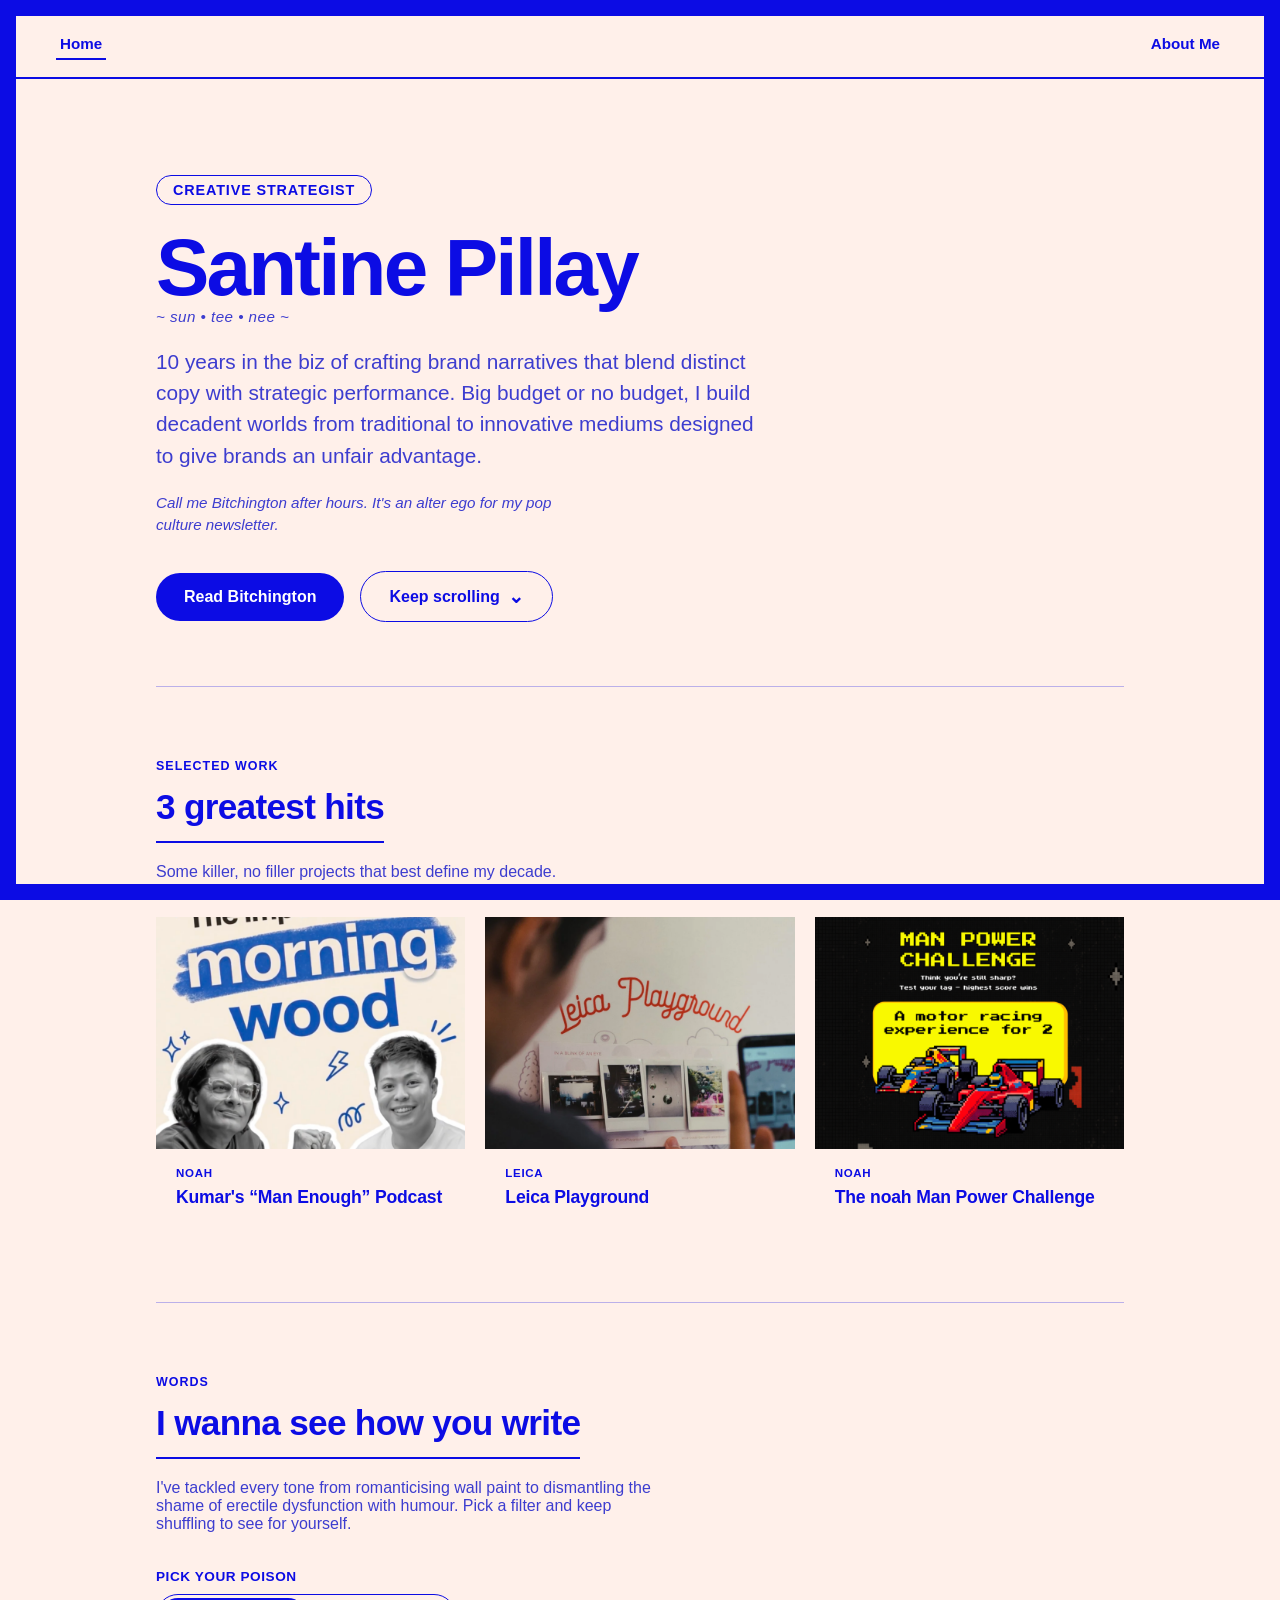
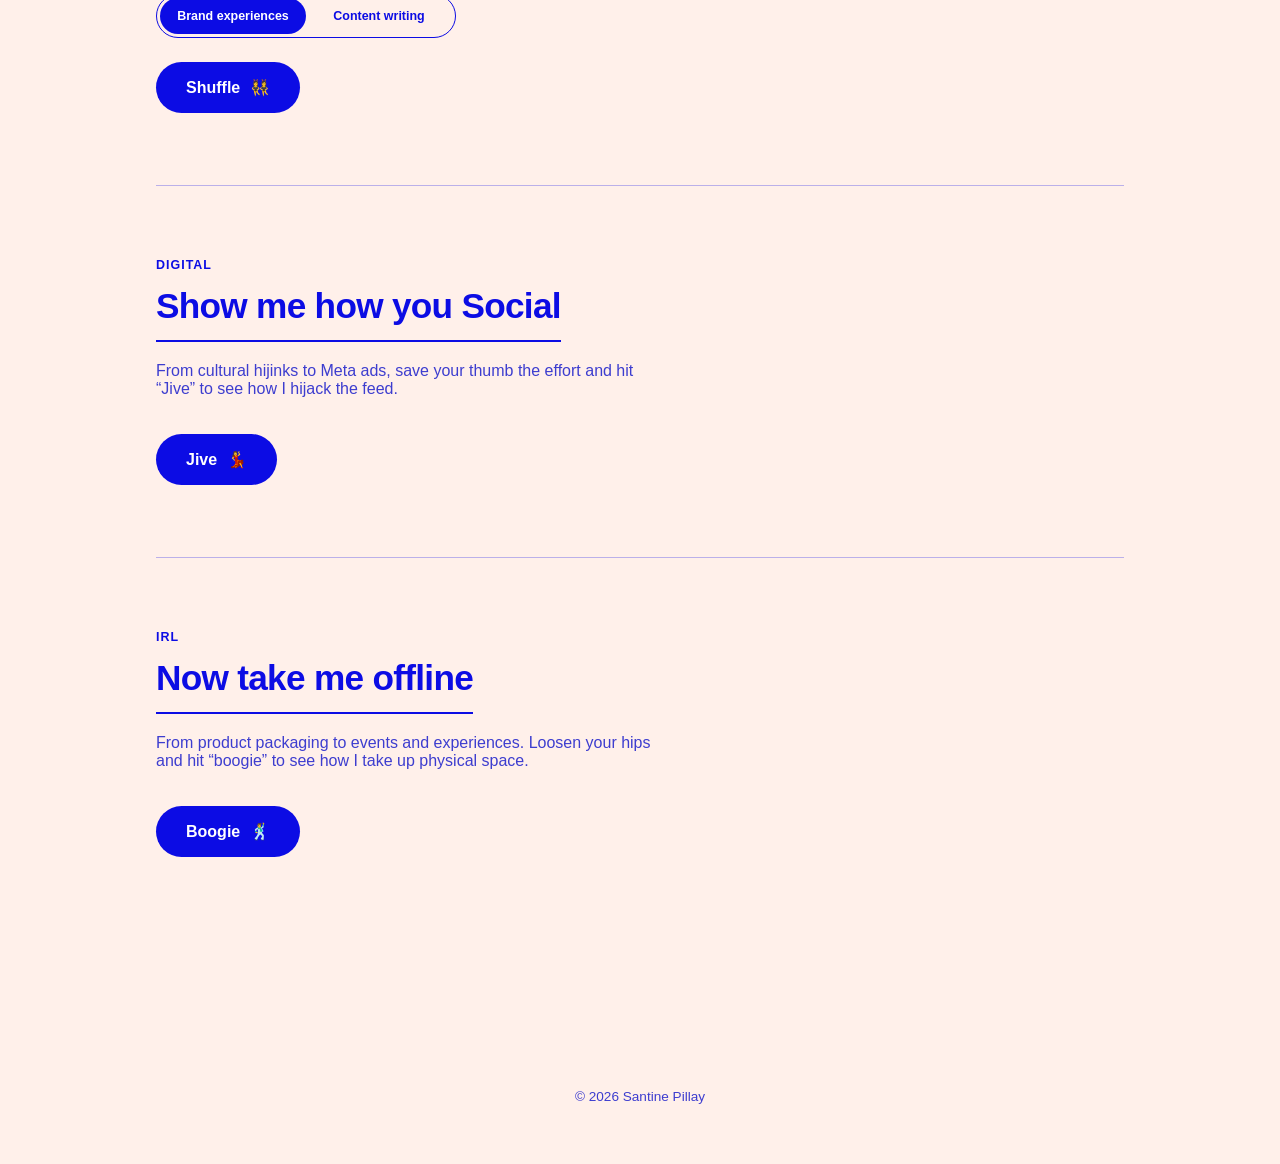
==== index.html @ be1c5212 "Initial commit — Santine Pillay portfolio site" ====
<!doctype html>
<html lang="en">
<head>
  <meta charset="UTF-8" />
  <meta name="viewport" content="width=device-width, initial-scale=1.0" />
  <title>Santine Pillay — Creative Strategist</title>
  <link rel="preconnect" href="https://api.fontshare.com" />
  <link rel="stylesheet" href="https://api.fontshare.com/v2/css?f[]=general-sans@400,500,600,700&display=swap" />
  <link rel="stylesheet" href="css/style.css" />
</head>
<body>

  <div class="page-frame" aria-hidden="true"></div>

  <nav class="nav">
    <a href="index.html" class="nav__name" aria-current="page">Home</a>
    <ul class="nav__links">
      <li><a href="about.html">About Me</a></li>
    </ul>
  </nav>

  <main>

    <!-- 1. HERO -->
    <section class="hero">
      <span class="hero__role" data-site-role>Creative Strategist</span>
      <h1 class="hero__name">
        <span data-site-name>Santine Pillay</span>
        <span class="hero__pronunciation" data-site-pronunciation>~ sun • tee • nee ~</span>
      </h1>
      <p class="hero__bio" data-site-hero-bio>Placeholder bio</p>
      <p class="hero__aka" data-site-aka>Placeholder aka line</p>
      <div class="hero__actions">
        <a class="btn btn--solid" data-bitchington-link href="#" target="_blank" rel="noopener noreferrer">
          Read Bitchington
        </a>
        <button class="btn btn--ghost" id="scroll-cue-btn" type="button">
          Keep scrolling
          <span class="scroll-chevron" aria-hidden="true">⌄</span>
        </button>
      </div>
    </section>

    <!-- 2. TOP 3 PROJECTS -->
    <section id="work">
      <span class="section-label">Selected work</span>
      <h2 class="section-title">3 greatest hits</h2>
      <p class="section-sub">Some killer, no filler projects that best define my decade.</p>
      <div class="cards" id="top-projects"></div>
    </section>

    <!-- 3. WRITING RANDOMISER -->
    <section id="writing">
      <span class="section-label">Words</span>
      <h2 class="section-title">I wanna see how you write</h2>
      <div class="randomiser">
        <p class="section-sub">I've tackled every tone from romanticising wall paint to dismantling the shame of erectile dysfunction with humour. Pick a filter and keep shuffling to see for yourself.</p>
        <div class="length-toggle-row">
          <span class="length-toggle-label">Pick your poison</span>
          <button
            class="toggle-switch"
            id="length-toggle"
            type="button"
            role="switch"
            aria-checked="false"
            aria-label="Choose writing type"
          >
            <span class="toggle-switch__thumb" aria-hidden="true"></span>
            <span class="toggle-switch__option toggle-switch__option--long">Brand experiences</span>
            <span class="toggle-switch__option toggle-switch__option--short">Content writing</span>
          </button>
        </div>
        <div class="randomiser__result randomiser__result--scroll" id="writing-result"></div>
        <button class="randomise-btn" id="writing-randomise-btn" type="button">
          <span class="btn-label">Shuffle</span> <span class="dice">👯‍♀️</span>
        </button>
      </div>
    </section>

    <!-- 4. SOCIALS RANDOMISER -->
    <section id="socials">
      <span class="section-label">Digital</span>
      <h2 class="section-title">Show me how you Social</h2>
      <div class="randomiser">
        <p class="section-sub">From cultural hijinks to Meta ads, save your thumb the effort and hit “Jive” to see how I hijack the feed.</p>
        <div class="randomiser__result randomiser__result--scroll randomiser__result--scroll-tall" id="socials-result"></div>
        <button class="randomise-btn" id="socials-randomise-btn" type="button">
          <span class="btn-label">Jive</span> <span class="dice">💃</span>
        </button>
      </div>
    </section>

    <!-- 5. REAL WORLD RANDOMISER -->
    <section id="real-world">
      <span class="section-label">IRL</span>
      <h2 class="section-title">Now take me offline</h2>
      <div class="randomiser">
        <p class="section-sub">From product packaging to events and experiences. Loosen your hips and hit “boogie” to see how I take up physical space.</p>
        <div class="randomiser__result" id="realworld-result"></div>
        <button class="randomise-btn" id="realworld-randomise-btn" type="button">
          <span class="btn-label">Boogie</span> <span class="dice">🕺</span>
        </button>
      </div>
    </section>

  </main>

  <footer>© 2026 Santine Pillay</footer>

  <!-- MODAL: shared project template, used only for Top 3 Projects -->
  <div class="modal-backdrop" id="modal-backdrop">
    <div class="modal">
      <button class="modal__close" id="modal-close" type="button" aria-label="Close">✕</button>
      <div id="modal-content"></div>
    </div>
  </div>

  <!-- LIGHTBOX: tap any real image/video in a project to enlarge + step through the gallery -->
  <div class="lightbox" id="lightbox">
    <button class="lightbox__close" id="lightbox-close" type="button" aria-label="Close">✕</button>
    <button class="lightbox__arrow lightbox__arrow--prev" id="lightbox-prev" type="button" aria-label="Previous">‹</button>
    <div class="lightbox__content" id="lightbox-content"></div>
    <button class="lightbox__arrow lightbox__arrow--next" id="lightbox-next" type="button" aria-label="Next">›</button>
  </div>

  <script src="js/data.js"></script>
  <script src="js/content-writing-data.js"></script>
  <script src="js/main.js"></script>
</body>
</html>
---- css/style.css ----
/* ============================================================
   DESIGN TOKENS
   ============================================================ */
:root {
  --bg: #fff0ea;
  --wave: #0c0ce4;
  --ink: #0c0ce4;
  --ink-soft: #3d3dcf;
  --panel-border: rgba(12, 12, 228, 0.28);
  --radius: 16px;
  --max-w: 1080px;
  --frame: 16px;
  --font: "General Sans", "Helvetica Neue", Arial, "Segoe UI", sans-serif;
}

/* Free stand-in for PP Neue Montreal (a paid Pangram Pangram font we're not
   licensing). General Sans is free, from the same geometric-grotesk family,
   and reads almost identically at body/heading sizes. Loaded via Fontshare's
   free font CDN below — swap for the real thing later if you buy a license:
   drop the .woff2 files in assets/fonts/, add @font-face rules, and change
   the --font token above back to "PP Neue Montreal". */

* {
  box-sizing: border-box;
}

html {
  scroll-behavior: smooth;
}

body {
  margin: 0;
  font-family: var(--font);
  color: var(--ink-soft);
  background: var(--bg);
  min-height: 100vh;
}

a {
  color: inherit;
}

img,
video {
  max-width: 100%;
  display: block;
}

/* ============================================================
   PAGE FRAME — a fixed blue border around the whole viewport,
   echoing the bordered-card look of the CV. Stays put while the
   page scrolls beneath it. No background animation anymore — flat
   cream, matching the CV exactly.
   ============================================================ */
.page-frame {
  position: fixed;
  inset: 0;
  z-index: 60;
  pointer-events: none;
  border: var(--frame) solid var(--wave);
}

/* ============================================================
   NAV
   ============================================================ */
.nav {
  position: sticky;
  top: 0;
  z-index: 50;
  display: flex;
  align-items: center;
  justify-content: space-between;
  /* Slightly more top padding than bottom — visually centers the
     text, which otherwise reads as sitting too high in the bar. */
  padding: 27px clamp(20px, 5vw, 56px) 17px;
  background: var(--bg);
  border-bottom: 2px solid var(--wave);
}

/* "Home" (left) now uses the exact same treatment as the "About Me"
   link (right) — same weight/size/padding/hover underline — since
   they're functionally two equal nav links, not a logo + a link.
   Matching the padding is also what fixes the vertical alignment:
   without it, "Home" sat higher than "About Me" in the bar. */
.nav__name,
.nav__links a {
  text-decoration: none;
  font-weight: 600;
  font-size: 0.95rem;
  color: var(--ink);
  padding: 8px 4px;
  position: relative;
}

.nav__links {
  display: flex;
  gap: clamp(16px, 3vw, 32px);
  list-style: none;
  margin: 0;
  padding: 0;
}

.nav__name::after,
.nav__links a::after {
  content: "";
  position: absolute;
  left: 0;
  bottom: 0;
  height: 2px;
  width: 0;
  background: var(--wave);
  transition: width 0.25s ease;
}

.nav__name:hover::after,
.nav__name[aria-current="page"]::after,
.nav__links a:hover::after,
.nav__links a[aria-current="page"]::after {
  width: 100%;
}

/* ============================================================
   LAYOUT SHELLS
   ============================================================ */
main {
  max-width: var(--max-w);
  margin: 0 auto;
  padding: 0 clamp(20px, 5vw, 56px) 120px;
}

section {
  padding: 72px 0;
  border-bottom: 1px solid var(--panel-border);
}

section:last-of-type {
  border-bottom: none;
}

.section-label {
  display: block;
  font-size: 0.78rem;
  font-weight: 700;
  letter-spacing: 0.08em;
  text-transform: uppercase;
  color: var(--wave);
  margin-bottom: 14px;
}

.section-title {
  display: inline-block;
  font-size: clamp(1.6rem, 3.4vw, 2.2rem);
  color: var(--ink);
  margin: 0 0 20px;
  padding-bottom: 14px;
  letter-spacing: -0.02em;
  border-bottom: 2px solid var(--wave);
}

.section-sub {
  color: var(--ink-soft);
  font-size: 1rem;
  max-width: 56ch;
  margin: 0 0 36px;
}

/* ============================================================
   HERO
   ============================================================ */
.hero {
  padding-top: 96px;
  padding-bottom: 64px;
}

.hero__name {
  font-size: clamp(2.6rem, 8vw, 5rem);
  font-weight: 800;
  letter-spacing: -0.035em;
  line-height: 1.02;
  color: var(--ink);
  margin: 0 0 6px;
}

.hero__role {
  display: inline-block;
  font-size: 0.9rem;
  font-weight: 700;
  letter-spacing: 0.06em;
  text-transform: uppercase;
  color: var(--wave);
  border: 1.5px solid var(--wave);
  border-radius: 999px;
  padding: 6px 16px;
  margin-bottom: 22px;
}

/* Tiny, quiet — sits right under the name, not competing with it */
.hero__pronunciation {
  display: block;
  font-size: 0.95rem;
  font-style: italic;
  font-weight: 500;
  letter-spacing: 0.03em;
  color: var(--ink-soft);
  margin: 0 0 22px;
}

.hero__bio {
  font-size: clamp(1.05rem, 2vw, 1.3rem);
  max-width: 52ch;
  color: var(--ink-soft);
  line-height: 1.5;
}

.hero__aka {
  font-size: 0.95rem;
  font-style: italic;
  max-width: 52ch;
  color: var(--ink-soft);
  line-height: 1.5;
  margin-top: 14px;
}

.hero__actions {
  display: flex;
  flex-wrap: wrap;
  align-items: center;
  gap: 16px;
  margin-top: 34px;
}

.btn {
  font-family: inherit;
  font-size: 1rem;
  font-weight: 700;
  text-decoration: none;
  padding: 15px 28px;
  border-radius: 999px;
  cursor: pointer;
  display: inline-flex;
  align-items: center;
  gap: 8px;
  transition: transform 0.15s ease, box-shadow 0.15s ease;
}

.btn:hover {
  transform: translateY(-2px);
}

.btn--solid {
  background: var(--wave);
  color: #fff;
  border: none;
}

.btn--solid:hover {
  box-shadow: 0 10px 24px rgba(12, 12, 228, 0.28);
}

.btn--ghost {
  background: transparent;
  color: var(--ink);
  border: 1.5px solid var(--wave);
}

.btn--ghost:hover {
  background: rgba(12, 12, 228, 0.06);
}

.scroll-chevron {
  display: inline-block;
  font-size: 1.2rem;
  line-height: 1;
  animation: scroll-bounce 1.6s ease-in-out infinite;
}

@keyframes scroll-bounce {
  0%, 100% { transform: translateY(0); }
  50% { transform: translateY(5px); }
}

/* ============================================================
   PROJECT CARDS (top 3)
   ============================================================ */
.cards {
  display: grid;
  grid-template-columns: repeat(3, 1fr);
  gap: 20px;
}

@media (max-width: 820px) {
  .cards {
    grid-template-columns: 1fr;
  }
}

.card {
  background: transparent;
  border: none;
  border-radius: 0;
  overflow: hidden;
  cursor: pointer;
  text-align: left;
  padding: 0;
  font-family: inherit;
  transition: transform 0.2s ease;
}

.card:hover {
  transform: translateY(-4px);
}

.card__media {
  aspect-ratio: 4 / 3;
}

.card__body {
  padding: 18px 20px 22px;
}

.card__tag {
  font-size: 0.72rem;
  font-weight: 700;
  letter-spacing: 0.06em;
  text-transform: uppercase;
  color: var(--wave);
  display: block;
  margin-bottom: 8px;
}

.card__title {
  font-size: 1.1rem;
  font-weight: 700;
  color: var(--ink);
  margin: 0;
  letter-spacing: -0.01em;
}

/* Real images (once swapped in for a placeholder) sit inside
   whatever container they're in — .card__media, .proj__hero, or a
   .proj__media-grid cell — without ever cropping. contain (not
   cover) means the full image always shows, letterboxed on the
   page's own background when its aspect ratio doesn't match. */
.media-fill {
  width: 100%;
  height: 100%;
  object-fit: contain;
  display: block;
}

/* ============================================================
   PLACEHOLDER MEDIA TILES
   ============================================================ */
.placeholder {
  width: 100%;
  height: 100%;
  min-height: 90px;
  display: flex;
  align-items: center;
  justify-content: center;
  text-align: center;
  padding: 10px;
  font-size: 0.78rem;
  font-weight: 600;
  color: var(--wave);
  background:
    repeating-linear-gradient(
      135deg,
      rgba(12, 12, 228, 0.08),
      rgba(12, 12, 228, 0.08) 10px,
      rgba(12, 12, 228, 0.03) 10px,
      rgba(12, 12, 228, 0.03) 20px
    );
  border: 1.5px dashed var(--panel-border);
  border-radius: 10px;
}

.placeholder::before {
  content: attr(data-icon) " " attr(data-label);
}

/* ============================================================
   RANDOMISER PANELS
   ============================================================ */
.randomiser {
  background: transparent;
  border: none;
  border-radius: 0;
  padding: 0;
}

.length-toggle-row {
  display: flex;
  flex-direction: column;
  align-items: flex-start;
  gap: 10px;
  margin-bottom: 24px;
}

.length-toggle-label {
  font-size: 0.85rem;
  font-weight: 700;
  letter-spacing: 0.04em;
  text-transform: uppercase;
  color: var(--ink);
}

/* Segmented toggle switch — a sliding thumb behind two text labels,
   rather than two separate pill buttons, so "pick one of two" reads
   as a single control instead of two competing buttons. */
.toggle-switch {
  position: relative;
  display: inline-flex;
  align-items: center;
  width: 300px;
  height: 44px;
  padding: 3px;
  border: 1.5px solid var(--wave);
  border-radius: 999px;
  background: transparent;
  cursor: pointer;
  font-family: inherit;
}

.toggle-switch__thumb {
  position: absolute;
  top: 3px;
  left: 3px;
  width: calc(50% - 3px);
  height: calc(100% - 6px);
  background: var(--wave);
  border-radius: 999px;
  transition: transform 0.25s ease;
}

.toggle-switch.is-short .toggle-switch__thumb {
  transform: translateX(100%);
}

.toggle-switch__option {
  position: relative;
  z-index: 1;
  flex: 1;
  text-align: center;
  font-size: 0.78rem;
  font-weight: 700;
  color: var(--ink);
  transition: color 0.2s ease;
  pointer-events: none;
  white-space: nowrap;
}

.toggle-switch:not(.is-short) .toggle-switch__option--long,
.toggle-switch.is-short .toggle-switch__option--short {
  color: #fff;
}

.randomise-btn {
  font-family: inherit;
  font-size: 1rem;
  font-weight: 700;
  padding: 16px 30px;
  border-radius: 999px;
  border: none;
  background: var(--wave);
  color: #fff;
  cursor: pointer;
  display: inline-flex;
  align-items: center;
  gap: 10px;
  transition: transform 0.15s ease, box-shadow 0.15s ease;
}

.randomise-btn:hover {
  transform: translateY(-2px);
  box-shadow: 0 10px 24px rgba(12, 12, 228, 0.28);
}

.randomise-btn:active {
  transform: translateY(0);
}

.randomise-btn .dice {
  display: inline-block;
  animation: none;
}

.randomise-btn.is-rolling .dice {
  animation: spin 0.5s ease;
}

@keyframes spin {
  to { transform: rotate(360deg); }
}

/* ============================================================
   PROJECT CARD — shared template (Headache / Hack / Hustle / Flex)
   Used both inside the top-3-projects modal and inline in the
   randomiser result panels.
   ============================================================ */
.proj {
  background: var(--bg);
  border: none;
  border-radius: 0;
  overflow: hidden;
}

.proj__hero {
  aspect-ratio: 16 / 9;
}

.proj__body {
  padding: clamp(22px, 4.5vw, 40px);
}

/* Client name, title, role — the first item in the copy column, so
   the media column (which starts at the same height) lines up with
   the client name rather than further down at "The Headache". */
.proj__header {
  display: flex;
  flex-direction: column;
  gap: 6px;
}

.proj__tag {
  font-size: 0.75rem;
  font-weight: 700;
  letter-spacing: 0.06em;
  text-transform: uppercase;
  color: var(--wave);
}

.proj__title {
  font-size: clamp(1.3rem, 2.8vw, 1.7rem);
  color: var(--ink);
  margin: 0;
  letter-spacing: -0.02em;
}

.proj__role {
  margin: 0;
  font-size: 0.92rem;
  font-weight: 600;
  color: var(--ink-soft);
}

/* One shared copy column + one shared media column running
   alongside each other, instead of splitting every single section
   into its own little two-up block. Media stacks neatly in its own
   lane, sized to its own natural shape — big, but never full-bleed.
   Falls back to a single text column when a project has no media
   at all, and stacks copy-above-media on mobile either way. */
.proj__columns {
  display: grid;
  grid-template-columns: minmax(0, 1fr) minmax(0, 1fr);
  gap: 8px 40px;
  align-items: start;
}

.proj__columns--text-only {
  grid-template-columns: 1fr;
}

@media (max-width: 780px) {
  .proj__columns {
    grid-template-columns: 1fr;
  }
}

.proj__copy-col {
  display: flex;
  flex-direction: column;
  gap: 22px;
}

.proj__block:last-child {
  margin-bottom: 0;
}

.proj__section-title {
  font-size: 0.78rem;
  font-weight: 800;
  letter-spacing: 0.08em;
  text-transform: uppercase;
  color: var(--wave);
  margin: 0 0 8px;
}

.proj__section-text {
  font-size: 1rem;
  line-height: 1.6;
  color: var(--ink-soft);
  margin: 0;
}

.proj__media-col {
  display: flex;
  flex-direction: column;
  gap: 18px;
}

.proj__media-item {
  width: 100%;
  border-radius: 8px;
  display: block;
}

/* Images keep their own natural aspect ratio at full column width
   (no forced box, so nothing is ever cropped) instead of the fixed
   height + object-fit used for thumbnails elsewhere on the site.
   Applies in both columns — including the copy-filler image, which
   sits at the bottom of the copy column, not the media column. */
.proj__media-col img.proj__media-item,
.proj__copy-filler.proj__media-item {
  height: auto;
  object-fit: initial;
}

.proj__media-col .placeholder.proj__media-item {
  aspect-ratio: 4 / 3;
}

/* Optional full-width breakout gallery (project.extraGallery) — a
   side-by-side pair spanning the whole card, for when a project's
   media column runs longer than its copy and leaves the left side
   empty. Not part of the normal two-column flow. Falls back to a
   single full-width image when there's only one item left over. */
.proj__extra-gallery {
  display: grid;
  grid-template-columns: 1fr 1fr;
  gap: 18px;
  margin-top: 28px;
}

.proj__extra-gallery--single {
  grid-template-columns: 1fr;
}

.proj__extra-gallery img.proj__media-item {
  width: 100%;
  height: 100%;
  aspect-ratio: 4 / 3;
  object-fit: contain;
  border-radius: 8px;
}

.proj__extra-gallery--single img.proj__media-item {
  aspect-ratio: 16 / 9;
}

@media (max-width: 560px) {
  .proj__extra-gallery {
    grid-template-columns: 1fr;
  }
}

/* Real video's poster tile — an actual thumbnail with a play button,
   not a generic placeholder box, so it reads as real content even
   before the lightbox loads the live player. Starts at 16:9 (so it
   doesn't flash empty while the thumbnail loads) but a script in
   main.js resizes it to the thumbnail's real dimensions once loaded
   — a vertical video gets a vertical tile, not a cropped-down 16:9
   sliver. object-fit: contain means it's never cropped either way. */
.video-tile {
  position: relative;
  width: 100%;
  aspect-ratio: 16 / 9;
  background: var(--ink);
  border-radius: 8px;
  overflow: hidden;
}

.video-tile__thumb {
  width: 100%;
  height: 100%;
  object-fit: contain;
  display: block;
}

.video-tile__play {
  position: absolute;
  top: 50%;
  left: 50%;
  transform: translate(-50%, -50%);
  width: 60px;
  height: 60px;
  border-radius: 50%;
  background: rgba(12, 12, 26, 0.6);
  color: #fff;
  font-size: 1.3rem;
  display: flex;
  align-items: center;
  justify-content: center;
  pointer-events: none;
}

/* Any tile with real media behind it — clicking enlarges it */
.is-clickable {
  cursor: pointer;
  transition: opacity 0.15s ease;
}

.is-clickable:hover {
  opacity: 0.85;
}

/* ============================================================
   SOCIAL POST — result of the "Jive" randomiser. A single post is
   one image/video shown reasonably large; a campaign post is every
   image in that campaign folder shown together as a tidy grid.
   ============================================================ */
.social-post__label {
  font-size: 0.78rem;
  font-weight: 800;
  letter-spacing: 0.08em;
  text-transform: uppercase;
  color: var(--wave);
  margin: 0 0 14px;
}

.social-post__text {
  font-size: 1rem;
  line-height: 1.6;
  color: var(--ink);
  margin: 0 0 20px;
}

.social-post__single {
  max-width: 420px;
}

.social-post__single .proj__media-item,
.social-post__single .media-fill,
.social-post__single .video-tile {
  width: 100%;
  height: auto;
  border-radius: 8px;
}

.social-post__grid {
  display: grid;
  grid-template-columns: repeat(auto-fit, minmax(160px, 1fr));
  gap: 14px;
}

.social-post__grid .social-post__item {
  width: 100%;
  border-radius: 8px;
}

.social-post__grid img.social-post__item {
  height: auto;
}

.social-post__grid .placeholder.social-post__item {
  aspect-ratio: 4 / 3;
}

/* ============================================================
   REALWORLD POST — result of the "Boogie" randomiser. Reads as a
   proper gallery instead of a grid of equal tiles: the key visual
   (first image) shown large, with the rest as thumbnails below it.
   When a video is also present, the gallery moves to the left and
   the video(s) sit alongside it on the right.
   ============================================================ */
.realworld-post__media {
  max-width: 648px;
}

.realworld-post__split {
  display: grid;
  grid-template-columns: minmax(0, 1fr) minmax(0, 1fr);
  gap: 28px;
  align-items: start;
  max-width: none;
}

@media (max-width: 780px) {
  .realworld-post__split {
    grid-template-columns: 1fr;
  }
}

.realworld-post__gallery {
  display: flex;
  flex-direction: column;
  gap: 14px;
}

.realworld-post__kv {
  width: 100%;
  height: auto;
  border-radius: 8px;
  display: block;
}

.realworld-post__thumbs {
  display: grid;
  grid-template-columns: repeat(auto-fill, minmax(90px, 1fr));
  gap: 10px;
}

.realworld-post__thumbs .realworld-post__item {
  width: 100%;
  height: 100%;
  aspect-ratio: 1 / 1;
  object-fit: cover;
  border-radius: 6px;
}

.realworld-post__video-col {
  display: flex;
  flex-direction: column;
  gap: 16px;
}

.realworld-post__video-col .realworld-post__item {
  width: 100%;
  border-radius: 8px;
}

/* The actual embedded player (YouTube/Vimeo) — only ever rendered
   inside the lightbox, on demand. */
.video-embed iframe {
  width: 100%;
  height: 100%;
  display: block;
  border: 0;
}

/* ============================================================
   INLINE RANDOMISER RESULT — replaces the old pop-up behaviour;
   the picked project renders directly inside its section.
   ============================================================ */
.randomiser__result {
  display: none;
}

.randomiser__result.is-visible {
  display: block;
  margin-top: 28px;
  margin-bottom: 44px;
  animation: resultIn 0.4s ease;
}

/* Constrained + scrollable variant (writing randomiser) — compact
   enough that the "Shuffle again" button stays visible right below
   it, but wide, and tall enough to be worth scrolling through a
   longer article without feeling cramped. Easy to abandon mid-read:
   scrolling here never touches the page scroll, so the button never
   drifts out of reach. */
.randomiser__result--scroll.is-visible {
  max-height: 480px;
  overflow-y: auto;
  overscroll-behavior: contain;
  border: 1.5px solid var(--panel-border);
  border-radius: var(--radius);
  padding: 32px;
  background: rgba(255, 255, 255, 0.35);
}

.randomiser__result--scroll.is-visible::-webkit-scrollbar {
  width: 8px;
}

.randomiser__result--scroll.is-visible::-webkit-scrollbar-thumb {
  background: var(--panel-border);
  border-radius: 999px;
}

/* Socials gets a taller cap than the writing box — measured against
   every real post's natural height, 650px comfortably fits ~98% of
   them without scrolling at all, so the scrollbar only ever kicks in
   for the rare unusually-tall asset instead of on nearly every post. */
.randomiser__result--scroll-tall.is-visible {
  max-height: 650px;
}

/* ---- Content writing article (real blog post, hosted locally) ---- */
.content-article__title {
  font-size: 1.3rem;
  font-weight: 700;
  color: var(--ink);
  margin: 0 0 20px;
}

.content-article__attribution {
  font-size: 0.85rem;
  font-style: italic;
  color: var(--ink-soft);
  margin: 0 0 20px;
}

.content-article__attribution a {
  color: var(--wave);
  text-decoration: underline;
}

.content-article__heading {
  font-size: 1rem;
  font-weight: 700;
  color: var(--ink);
  margin: 28px 0 8px;
}

.content-article__heading:first-of-type {
  margin-top: 0;
}

.content-article__paragraph {
  font-size: 0.98rem;
  line-height: 1.7;
  color: var(--ink-soft);
  margin: 0 0 16px;
}

/* Inline images sit at their real position in the article, sized
   like a normal blog image — not stretched full-bleed, not cropped. */
.content-article__inline-image {
  display: block;
  max-width: 100%;
  height: auto;
  border-radius: 8px;
  margin: 20px auto;
}

/* ---- Branded experience image carousel (write-up, then gallery
   with prev/next — one image visible at a time) ---- */
.img-carousel {
  margin-top: 24px;
}

.img-carousel__viewport {
  width: 100%;
  border-radius: 10px;
  overflow: hidden;
  background: rgba(12, 12, 228, 0.05);
}

.img-carousel__img {
  width: 100%;
  height: auto;
  max-height: 420px;
  object-fit: contain;
  display: block;
  margin: 0 auto;
}

.img-carousel__controls {
  display: flex;
  align-items: center;
  justify-content: center;
  gap: 20px;
  margin-top: 14px;
}

.img-carousel__arrow {
  width: 36px;
  height: 36px;
  border-radius: 50%;
  border: 1.5px solid var(--wave);
  background: transparent;
  color: var(--wave);
  font-size: 1.1rem;
  cursor: pointer;
  display: flex;
  align-items: center;
  justify-content: center;
  transition: background 0.15s ease, color 0.15s ease;
}

.img-carousel__arrow:hover {
  background: var(--wave);
  color: #fff;
}

.img-carousel__counter {
  font-size: 0.85rem;
  font-weight: 700;
  color: var(--ink-soft);
  min-width: 48px;
  text-align: center;
}

/* ---- Colour slideshow (Gush colour descriptions) — the colour photo
   on one side, the name + copy large and readable on the other. The
   copy is the actual point of this piece, so it gets top billing,
   not the photo. ---- */
.colour-slideshow {
  margin-top: 24px;
}

.colour-slideshow__stage {
  display: grid;
  grid-template-columns: minmax(0, 1fr) minmax(0, 1fr);
  gap: 32px;
  align-items: center;
}

@media (max-width: 640px) {
  .colour-slideshow__stage {
    grid-template-columns: 1fr;
  }
}

.colour-slideshow__image {
  width: 100%;
  height: auto;
  aspect-ratio: 4 / 3;
  object-fit: cover;
  border-radius: 10px;
  display: block;
}

.colour-slideshow__text-col {
  display: flex;
  flex-direction: column;
  gap: 10px;
}

.colour-slideshow__name {
  font-size: clamp(1.6rem, 3vw, 2.1rem);
  font-weight: 700;
  color: var(--ink);
  margin: 0;
  letter-spacing: -0.01em;
}

.colour-slideshow__description {
  font-size: 1.15rem;
  line-height: 1.6;
  color: var(--ink-soft);
  margin: 0;
}

@keyframes resultIn {
  from { opacity: 0; transform: translateY(14px); }
  to { opacity: 1; transform: translateY(0); }
}

/* ============================================================
   MODAL — used only for the Top 3 Projects cards
   ============================================================ */
.modal-backdrop {
  position: fixed;
  inset: 0;
  background: rgba(12, 12, 26, 0.4);
  backdrop-filter: blur(4px);
  z-index: 100;
  display: flex;
  align-items: flex-start;
  justify-content: center;
  padding: clamp(0px, 4vw, 40px) clamp(0px, 4vw, 20px);
  opacity: 0;
  pointer-events: none;
  transition: opacity 0.25s ease;
  overflow-y: auto;
}

.modal-backdrop.is-open {
  opacity: 1;
  pointer-events: auto;
}

.modal {
  width: 100%;
  max-width: 980px;
  margin: 0 auto;
  position: relative;
  transform: translateY(24px);
  transition: transform 0.25s ease;
  box-shadow: 0 30px 80px rgba(12, 12, 26, 0.25);
}

.modal-backdrop.is-open .modal {
  transform: translateY(0);
}

.modal__close {
  position: absolute;
  top: 18px;
  right: 18px;
  z-index: 5;
  width: 40px;
  height: 40px;
  border-radius: 50%;
  border: 1.5px solid var(--wave);
  background: var(--bg);
  color: var(--wave);
  font-size: 1.1rem;
  cursor: pointer;
  display: flex;
  align-items: center;
  justify-content: center;
}

/* ============================================================
   LIGHTBOX — enlarges any real image/video and lets you step
   through every asset in that project. Sits above the modal
   (higher z-index), so: open project -> tap a photo -> arrow
   through the gallery -> close lightbox lands back on the project
   card/modal -> close that lands back on the homepage.
   ============================================================ */
.lightbox {
  position: fixed;
  inset: 0;
  z-index: 200;
  display: flex;
  align-items: center;
  justify-content: center;
  background: rgba(12, 12, 26, 0.92);
  opacity: 0;
  pointer-events: none;
  transition: opacity 0.2s ease;
  padding: clamp(16px, 6vw, 80px);
}

.lightbox.is-open {
  opacity: 1;
  pointer-events: auto;
}

.lightbox__content {
  max-width: 100%;
  max-height: 100%;
  display: flex;
  align-items: center;
  justify-content: center;
}

.lightbox__img {
  max-width: 100%;
  max-height: 85vh;
  object-fit: contain;
  display: block;
  border-radius: 4px;
}

.lightbox__content .video-embed {
  width: min(88vw, 1200px);
  aspect-ratio: 16 / 9;
}

.lightbox__close {
  position: absolute;
  top: 20px;
  right: 20px;
  z-index: 5;
  width: 44px;
  height: 44px;
  border-radius: 50%;
  border: none;
  background: rgba(255, 255, 255, 0.15);
  color: #fff;
  font-size: 1.2rem;
  cursor: pointer;
  display: flex;
  align-items: center;
  justify-content: center;
  transition: background 0.15s ease;
}

.lightbox__close:hover {
  background: rgba(255, 255, 255, 0.28);
}

.lightbox__arrow {
  position: absolute;
  top: 50%;
  transform: translateY(-50%);
  z-index: 5;
  width: 52px;
  height: 52px;
  border-radius: 50%;
  border: none;
  background: rgba(255, 255, 255, 0.15);
  color: #fff;
  font-size: 1.8rem;
  line-height: 1;
  cursor: pointer;
  display: flex;
  align-items: center;
  justify-content: center;
  transition: background 0.15s ease, opacity 0.15s ease;
}

.lightbox__arrow:hover {
  background: rgba(255, 255, 255, 0.28);
}

.lightbox__arrow:disabled {
  opacity: 0.25;
  cursor: default;
  pointer-events: none;
}

.lightbox__arrow--prev {
  left: clamp(10px, 3vw, 30px);
}

.lightbox__arrow--next {
  right: clamp(10px, 3vw, 30px);
}

@media (max-width: 600px) {
  .lightbox__arrow {
    width: 42px;
    height: 42px;
    font-size: 1.5rem;
  }
}

/* ============================================================
   ABOUT PAGE
   ============================================================ */
.about-bio {
  display: flex;
  flex-direction: column;
  gap: 18px;
  max-width: 68ch;
}

.about-bio__paragraph {
  font-size: 1.1rem;
  line-height: 1.65;
  color: var(--ink-soft);
  margin: 0;
}

.job-entry,
.edu-entry {
  display: grid;
  grid-template-columns: 140px minmax(0, 1fr);
  gap: 24px;
  padding: 24px 0;
  border-bottom: 1px solid var(--panel-border);
}

.job-entry:first-child,
.edu-entry:first-child {
  padding-top: 0;
}

.job-entry:last-child,
.edu-entry:last-child {
  border-bottom: none;
  padding-bottom: 0;
}

.job-entry__years,
.edu-entry__years {
  font-size: 0.85rem;
  font-weight: 700;
  color: var(--wave);
  white-space: nowrap;
}

.job-entry__title,
.edu-entry__title {
  font-size: 1.15rem;
  font-weight: 700;
  color: var(--ink);
  margin: 0 0 4px;
}

.job-entry__company,
.edu-entry__school {
  font-size: 0.95rem;
  color: var(--ink-soft);
  margin: 0 0 12px;
}

.edu-entry__school {
  margin-bottom: 0;
}

.job-entry__bullets {
  margin: 0;
  padding-left: 18px;
  display: flex;
  flex-direction: column;
  gap: 6px;
}

.job-entry__bullets li {
  font-size: 0.95rem;
  line-height: 1.5;
  color: var(--ink-soft);
}

@media (max-width: 560px) {
  .job-entry,
  .edu-entry {
    grid-template-columns: 1fr;
    gap: 6px;
  }
}

.clients {
  display: grid;
  grid-template-columns: repeat(auto-fit, minmax(150px, 1fr));
  gap: 14px;
}

.client-chip {
  display: flex;
  align-items: center;
  justify-content: center;
  text-align: center;
  background: transparent;
  border: 1.5px solid var(--panel-border);
  border-radius: 12px;
  padding: 20px 16px;
  font-weight: 600;
  color: var(--ink);
  font-size: 0.9rem;
  min-height: 72px;
}

.client-chip img {
  max-width: 100%;
  max-height: 40px;
  object-fit: contain;
}

.contact-list {
  list-style: none;
  padding: 0;
  margin: 0;
  display: flex;
  flex-direction: column;
  gap: 10px;
  font-size: 1.05rem;
  font-weight: 600;
  color: var(--ink);
}

.contact-list a {
  color: var(--wave);
  text-decoration: underline;
}

/* ============================================================
   FOOTER
   ============================================================ */
footer {
  text-align: center;
  padding: 40px 20px 60px;
  font-size: 0.85rem;
  color: var(--ink-soft);
}
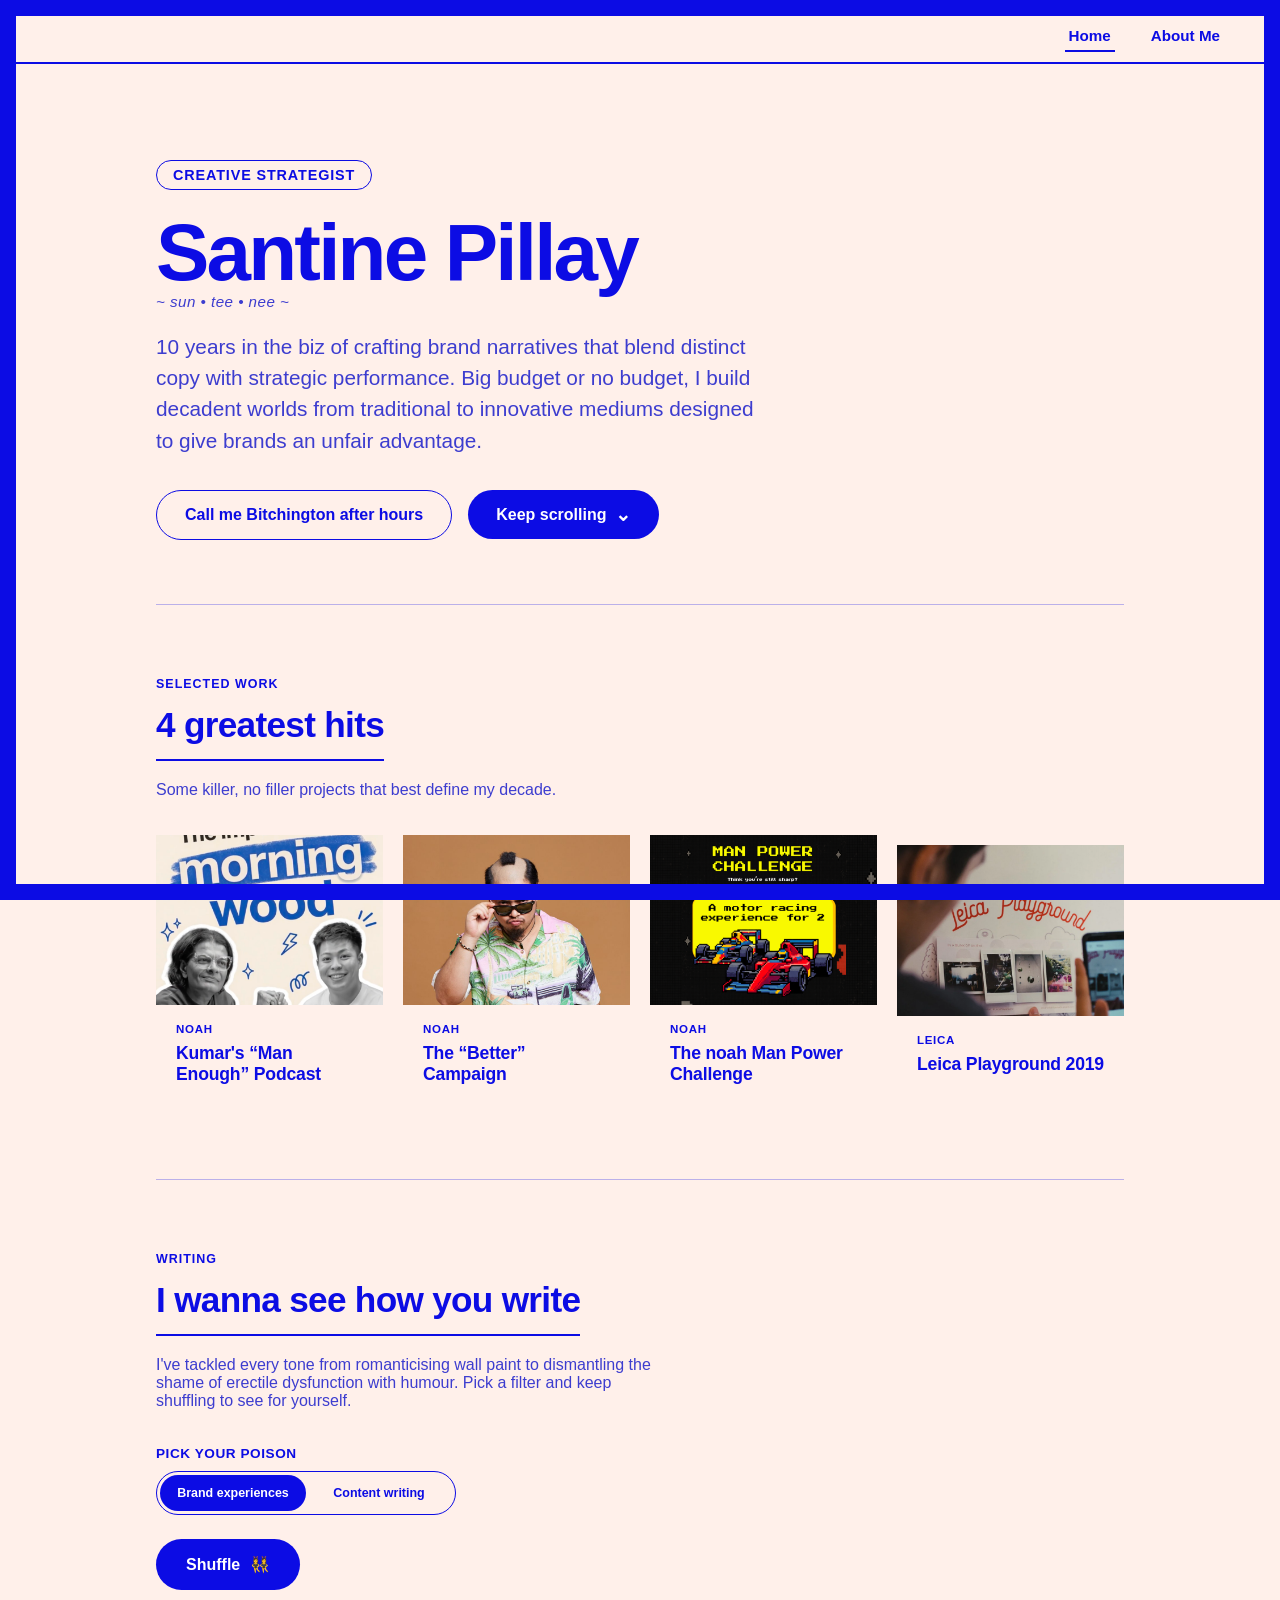
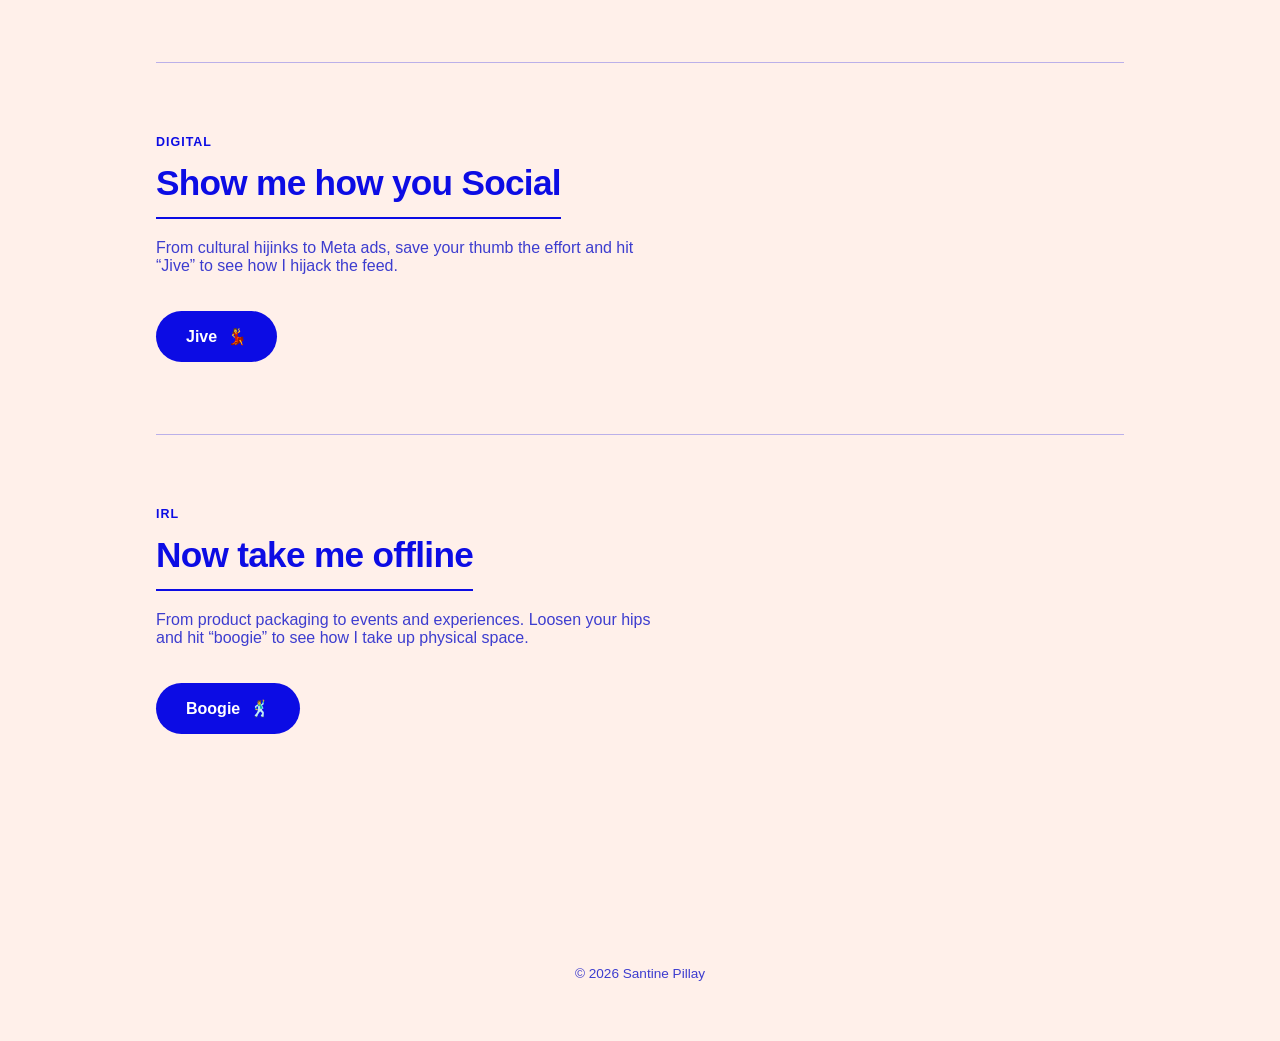
==== commit d6ada3b9: "Add Brands logos, Occupational Pleasures gallery, Better Campaign project - Add Occupational Pleasur" ====
--- a/index.html
+++ b/index.html
@@ -13,8 +13,8 @@
   <div class="page-frame" aria-hidden="true"></div>
 
   <nav class="nav">
-    <a href="index.html" class="nav__name" aria-current="page">Home</a>
     <ul class="nav__links">
+      <li><a href="index.html" aria-current="page">Home</a></li>
       <li><a href="about.html">About Me</a></li>
     </ul>
   </nav>
@@ -29,12 +29,11 @@
         <span class="hero__pronunciation" data-site-pronunciation>~ sun • tee • nee ~</span>
       </h1>
       <p class="hero__bio" data-site-hero-bio>Placeholder bio</p>
-      <p class="hero__aka" data-site-aka>Placeholder aka line</p>
       <div class="hero__actions">
-        <a class="btn btn--solid" data-bitchington-link href="#" target="_blank" rel="noopener noreferrer">
-          Read Bitchington
+        <a class="btn btn--ghost" data-bitchington-link href="#" target="_blank" rel="noopener noreferrer">
+          Call me Bitchington after hours
         </a>
-        <button class="btn btn--ghost" id="scroll-cue-btn" type="button">
+        <button class="btn btn--solid" id="scroll-cue-btn" type="button">
           Keep scrolling
           <span class="scroll-chevron" aria-hidden="true">⌄</span>
         </button>
@@ -44,14 +43,14 @@
     <!-- 2. TOP 3 PROJECTS -->
     <section id="work">
       <span class="section-label">Selected work</span>
-      <h2 class="section-title">3 greatest hits</h2>
+      <h2 class="section-title">4 greatest hits</h2>
       <p class="section-sub">Some killer, no filler projects that best define my decade.</p>
       <div class="cards" id="top-projects"></div>
     </section>
 
     <!-- 3. WRITING RANDOMISER -->
     <section id="writing">
-      <span class="section-label">Words</span>
+      <span class="section-label">Writing</span>
       <h2 class="section-title">I wanna see how you write</h2>
       <div class="randomiser">
         <p class="section-sub">I've tackled every tone from romanticising wall paint to dismantling the shame of erectile dysfunction with humour. Pick a filter and keep shuffling to see for yourself.</p>
@@ -83,7 +82,7 @@
       <h2 class="section-title">Show me how you Social</h2>
       <div class="randomiser">
         <p class="section-sub">From cultural hijinks to Meta ads, save your thumb the effort and hit “Jive” to see how I hijack the feed.</p>
-        <div class="randomiser__result randomiser__result--scroll randomiser__result--scroll-tall" id="socials-result"></div>
+        <div class="randomiser__result" id="socials-result"></div>
         <button class="randomise-btn" id="socials-randomise-btn" type="button">
           <span class="btn-label">Jive</span> <span class="dice">💃</span>
         </button>
--- a/css/style.css
+++ b/css/style.css
@@ -69,7 +69,7 @@
   z-index: 50;
   display: flex;
   align-items: center;
-  justify-content: space-between;
+  justify-content: flex-end;
   /* Slightly more top padding than bottom — visually centers the
      text, which otherwise reads as sitting too high in the bar. */
   padding: 27px clamp(20px, 5vw, 56px) 17px;
@@ -77,12 +77,6 @@
   border-bottom: 2px solid var(--wave);
 }
 
-/* "Home" (left) now uses the exact same treatment as the "About Me"
-   link (right) — same weight/size/padding/hover underline — since
-   they're functionally two equal nav links, not a logo + a link.
-   Matching the padding is also what fixes the vertical alignment:
-   without it, "Home" sat higher than "About Me" in the bar. */
-.nav__name,
 .nav__links a {
   text-decoration: none;
   font-weight: 600;
@@ -100,7 +94,6 @@
   padding: 0;
 }
 
-.nav__name::after,
 .nav__links a::after {
   content: "";
   position: absolute;
@@ -112,8 +105,6 @@
   transition: width 0.25s ease;
 }
 
-.nav__name:hover::after,
-.nav__name[aria-current="page"]::after,
 .nav__links a:hover::after,
 .nav__links a[aria-current="page"]::after {
   width: 100%;
@@ -284,8 +275,14 @@
    ============================================================ */
 .cards {
   display: grid;
-  grid-template-columns: repeat(3, 1fr);
+  grid-template-columns: repeat(4, 1fr);
   gap: 20px;
+}
+
+@media (max-width: 1000px) {
+  .cards {
+    grid-template-columns: repeat(2, 1fr);
+  }
 }
 
 @media (max-width: 820px) {
@@ -868,12 +865,14 @@
   border-radius: 999px;
 }
 
-/* Socials gets a taller cap than the writing box — measured against
-   every real post's natural height, 650px comfortably fits ~98% of
-   them without scrolling at all, so the scrollbar only ever kicks in
-   for the rare unusually-tall asset instead of on nearly every post. */
+/* Brand experience mode of the writing box — same fixed-height logic,
+   sized from measuring every real project (571–665px); Odyssey is the
+   tallest, so this comfortably fits all four with zero scrolling,
+   while shorter ones just leave breathing room instead of shrinking
+   the box and moving the button. */
 .randomiser__result--scroll-tall.is-visible {
-  max-height: 650px;
+  height: 680px;
+  max-height: 680px;
 }
 
 /* ---- Content writing article (real blog post, hosted locally) ---- */
@@ -1274,6 +1273,13 @@
   margin-bottom: 0;
 }
 
+.job-entry__intro {
+  font-size: 0.95rem;
+  line-height: 1.55;
+  color: var(--ink-soft);
+  margin: 0 0 14px;
+}
+
 .job-entry__bullets {
   margin: 0;
   padding-left: 18px;
@@ -1286,6 +1292,10 @@
   font-size: 0.95rem;
   line-height: 1.5;
   color: var(--ink-soft);
+}
+
+.job-entry__bullets li strong {
+  color: var(--ink);
 }
 
 @media (max-width: 560px) {
@@ -1296,10 +1306,84 @@
   }
 }
 
+.skills-list {
+  list-style: none;
+  margin: 0 0 14px;
+  padding: 0;
+  display: flex;
+  flex-wrap: wrap;
+  gap: 10px;
+}
+
+.skills-list li {
+  font-size: 0.9rem;
+  font-weight: 600;
+  color: var(--ink);
+  border: 1.5px solid var(--panel-border);
+  border-radius: 999px;
+  padding: 8px 16px;
+}
+
+.skills-aside {
+  font-size: 0.9rem;
+  font-style: italic;
+  color: var(--ink-soft);
+  margin: 0;
+}
+
+.op-grid {
+  display: flex;
+  flex-direction: column;
+  gap: 8px;
+}
+
+.op-grid__row {
+  display: flex;
+  gap: 8px;
+}
+
+.op-grid__tile {
+  flex-shrink: 0;
+  height: 100%;
+  overflow: hidden;
+  border-radius: 8px;
+  cursor: pointer;
+}
+
+.op-grid__tile img {
+  width: 100%;
+  height: 100%;
+  object-fit: cover;
+  display: block;
+  transition: transform 0.25s ease;
+}
+
+.op-grid__tile:hover img {
+  transform: scale(1.06);
+}
+
 .clients {
   display: grid;
-  grid-template-columns: repeat(auto-fit, minmax(150px, 1fr));
+  grid-template-columns: repeat(5, 1fr);
   gap: 14px;
+}
+
+@media (max-width: 780px) {
+  .clients {
+    grid-template-columns: repeat(4, 1fr);
+  }
+}
+
+@media (max-width: 460px) {
+  .clients {
+    grid-template-columns: repeat(2, 1fr);
+  }
+}
+
+.client-chip--filler {
+  visibility: hidden;
+  pointer-events: none;
+  border-color: transparent;
 }
 
 .client-chip {
@@ -1314,7 +1398,7 @@
   font-weight: 600;
   color: var(--ink);
   font-size: 0.9rem;
-  min-height: 72px;
+  height: 123px;
 }
 
 .client-chip img {
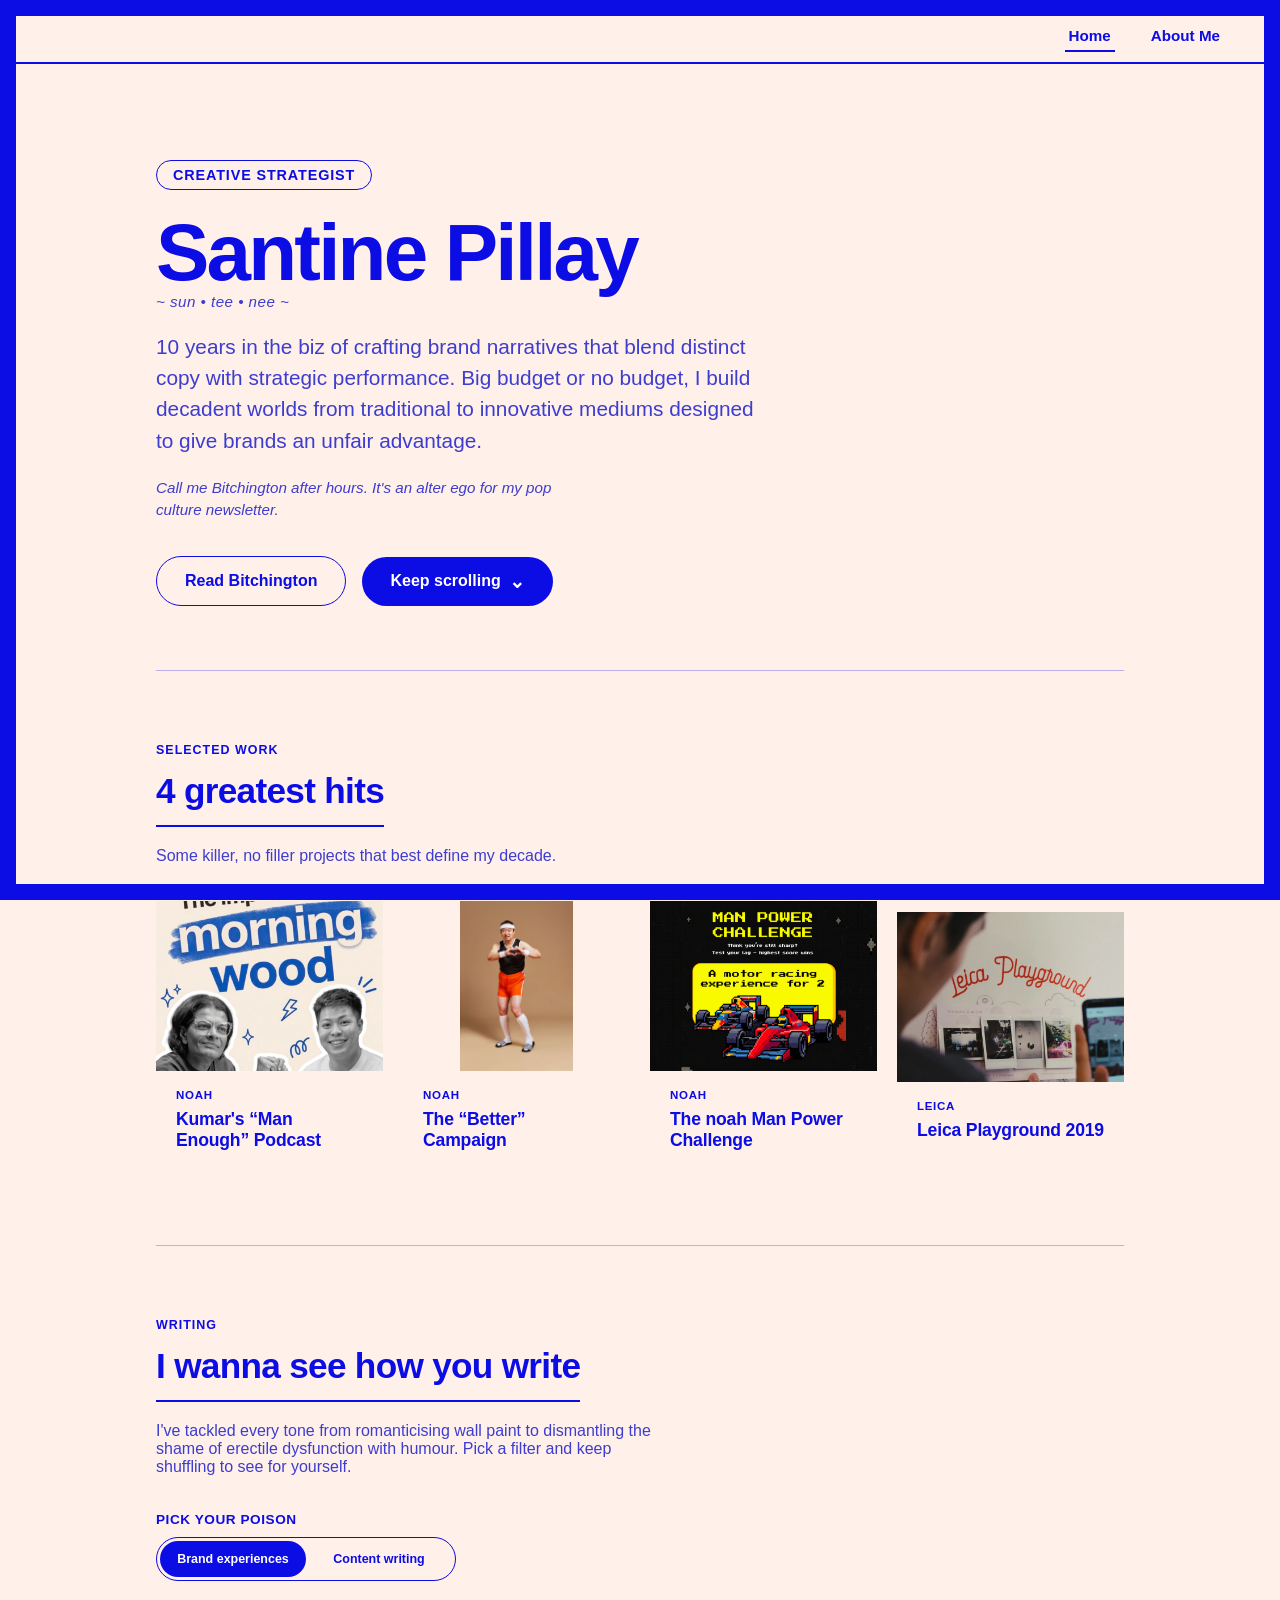
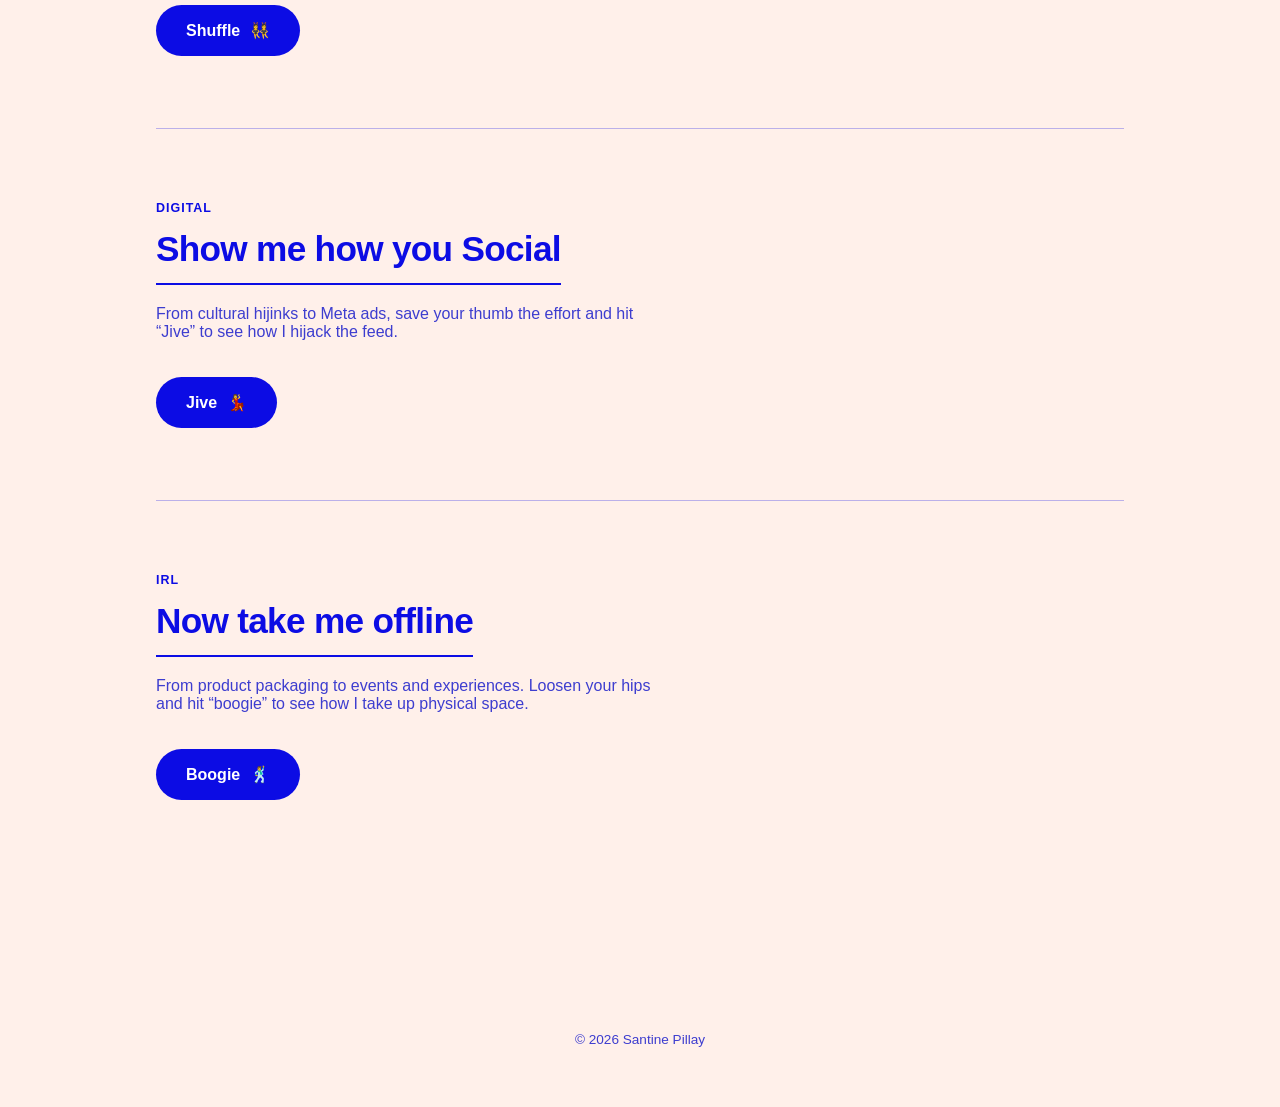
==== commit 7481d7aa: "Restore Bitchington hero copy, add Bitchington subsection, carousel for Better Campaign - Restore he" ====
--- a/index.html
+++ b/index.html
@@ -29,9 +29,10 @@
         <span class="hero__pronunciation" data-site-pronunciation>~ sun • tee • nee ~</span>
       </h1>
       <p class="hero__bio" data-site-hero-bio>Placeholder bio</p>
+      <p class="hero__aka" data-site-aka>Placeholder aka line</p>
       <div class="hero__actions">
         <a class="btn btn--ghost" data-bitchington-link href="#" target="_blank" rel="noopener noreferrer">
-          Call me Bitchington after hours
+          Read Bitchington
         </a>
         <button class="btn btn--solid" id="scroll-cue-btn" type="button">
           Keep scrolling
--- a/css/style.css
+++ b/css/style.css
@@ -1226,6 +1226,13 @@
   margin: 0;
 }
 
+.about-bio__subheading {
+  font-size: 1.15rem;
+  font-weight: 700;
+  color: var(--ink);
+  margin: 10px 0 -4px;
+}
+
 .job-entry,
 .edu-entry {
   display: grid;
